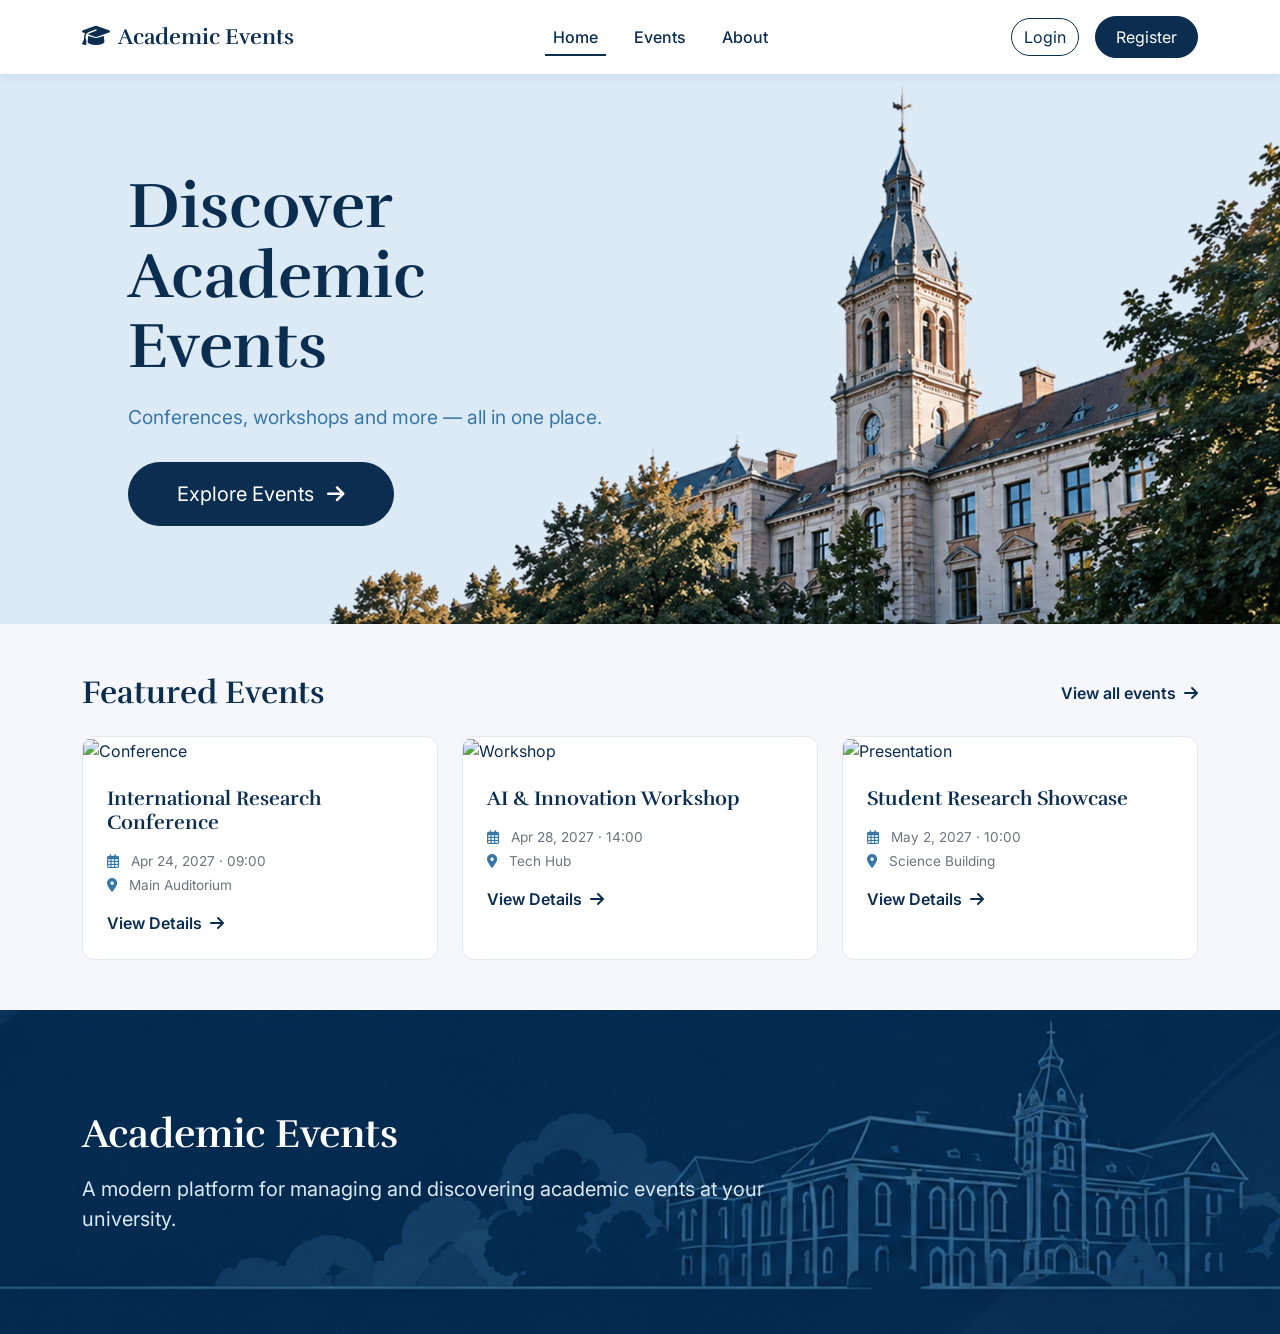
==== front/html/index.html @ 83a5ac64 "intial-frontend" ====
<!DOCTYPE html>
<html lang="ro">
<head>
    <meta charset="UTF-8">
    <meta name="viewport" content="width=device-width, initial-scale=1.0">
    <title>Academic Events - Home</title>
    <link href="https://cdn.jsdelivr.net/npm/bootstrap@5.3.0/dist/css/bootstrap.min.css" rel="stylesheet">
    <link rel="stylesheet" href="https://cdnjs.cloudflare.com/ajax/libs/font-awesome/6.4.0/css/all.min.css">
    <link href="https://fonts.googleapis.com/css2?family=Rufina:wght@400;700&family=Inter:wght@300;400;500;600&display=swap" rel="stylesheet">
    <link rel="stylesheet" href="../css/style.css">
</head>
<body>

    <!-- Navbar -->
    <nav class="navbar navbar-expand-lg sticky-top">
        <div class="container">
            <a class="navbar-brand" href="#">
                <i class="fas fa-graduation-cap me-2"></i>Academic Events
            </a>
            <button class="navbar-toggler" type="button" data-bs-toggle="collapse" data-bs-target="#navbarNav">
                <span class="navbar-toggler-icon"></span>
            </button>
            <div class="collapse navbar-collapse" id="navbarNav">
                <ul class="navbar-nav mx-auto">
                    <li class="nav-item">
                        <a class="nav-link active" href="index.html">Home</a>
                    </li>
                    <li class="nav-item">
                        <a class="nav-link" href="events.html">Events</a>
                    </li>
                    <li class="nav-item">
                        <a class="nav-link" href="about.html">About</a>
                    </li>
                </ul>
                <div class="d-flex align-items-center gap-3">
                    <a href="login.html" class="btn btn-outline-primary rounded-pill">Login</a>
                    <a href="login.html" class="btn btn-primary rounded-pill">Register</a>
                </div>
            </div>
        </div>
    </nav>

    <div class="hero-section row g-0">
        <div class="col-lg-6 d-flex align-items-center">
            <div class="hero-text">
                <h1>Discover Academic Events</h1>
                <p>Conferences, workshops and more — all in one place.</p>
                <div>
                    <a href="ev" class="btn btn-primary btn-lg rounded-pill px-5 py-3">Explore Events <i class="fas fa-arrow-right ms-2"></i></a>
                </div>
            </div>
        </div>
    </div>

    <!-- Featured Events -->
    <div class="container mb-5">
        <div class="d-flex justify-content-between align-items-center mb-4">
            <h2 class="serif-font mb-0">Featured Events</h2>
            <a href="events.html" class="text-decoration-none fw-semibold view-link">View all events <i class="fas fa-arrow-right ms-1"></i></a>
        </div>
        
        <div class="row g-4">
            <!-- Card 1 -->
            <div class="col-md-4">
                <div class="event-card position-relative">
                    <img src="https://images.unsplash.com/photo-1540575467063-178a50c2df87?ixlib=rb-1.2.1&auto=format&fit=crop&w=800&q=80" class="event-img" alt="Conference">
                    <div class="p-4">
                        <h4 class="serif-font fs-5 mb-3">International Research Conference</h4>
                        <p class="text-muted-small mb-1"><i class="far fa-calendar-alt icon-spacing"></i> Apr 24, 2027 · 09:00</p>
                        <p class="text-muted-small mb-3"><i class="fas fa-map-marker-alt icon-spacing"></i> Main Auditorium</p>
                        <a href="event-details.html" class="text-decoration-none fw-semibold view-link">View Details <i class="fas fa-arrow-right ms-1"></i></a>
                    </div>
                </div>
            </div>
            <!-- Card 2 -->
            <div class="col-md-4">
                <div class="event-card position-relative">
                    <img src="https://plus.unsplash.com/premium_photo-1683121710572-7723bd2e235d?q=80&w=1332&auto=format&fit=crop&ixlib=rb-4.1.0&ixid=NHwxMjA3fDA%3D" class="event-img" alt="Workshop">
                    <div class="p-4">
                        <h4 class="serif-font fs-5 mb-3">AI & Innovation Workshop</h4>
                        <p class="text-muted-small mb-1"><i class="far fa-calendar-alt icon-spacing"></i> Apr 28, 2027 · 14:00</p>
                        <p class="text-muted-small mb-3"><i class="fas fa-map-marker-alt icon-spacing"></i> Tech Hub</p>
                        <a href="#" class="text-decoration-none fw-semibold view-link">View Details <i class="fas fa-arrow-right ms-1"></i></a>
                    </div>
                </div>
            </div>
            <!-- Card 3 -->
            <div class="col-md-4">
                <div class="event-card position-relative">
                    <img src="https://images.unsplash.com/photo-1653004845566-bf4bf34a69f6?q=80&w=1169&auto=format&fit=crop&ixlib=rb-4.1.0&ixid=NHwxMjA3fDA%3D" class="event-img" alt="Presentation">
                    <div class="p-4">
                        <h4 class="serif-font fs-5 mb-3">Student Research Showcase</h4>
                        <p class="text-muted-small mb-1"><i class="far fa-calendar-alt icon-spacing"></i> May 2, 2027 · 10:00</p>
                        <p class="text-muted-small mb-3"><i class="fas fa-map-marker-alt icon-spacing"></i> Science Building</p>
                        <a href="#" class="text-decoration-none fw-semibold view-link">View Details <i class="fas fa-arrow-right ms-1"></i></a>
                    </div>
                </div>
            </div>
        </div>
    </div>

    <!-- Footer -->
    <div class="about-section">
        <div class="container">
            <div class="row align-items-center">
                <div class="col-md-8">
                    <h2 class="serif-font mb-3">Academic Events</h2>
                    <p class="mb-0 fs-5" style="color: var(--light-blue) !important;">A modern platform for managing and discovering academic events at your university.</p>
                </div>
            </div>
        </div>
    </div>

    <script src="https://cdn.jsdelivr.net/npm/bootstrap@5.3.0/dist/js/bootstrap.bundle.min.js"></script>
</body>
</html>
---- front/css/style.css ----
:root {
    --navy: #0B2D4F;
    --blue: #3976A8;
    --light-blue: #DCEAF6;
    --white: #FFFFFF;
    --light-gray: #F5F7FA;
    --primary-color: var(--navy);
    --accent-color: var(--blue);
    --bg-light: var(--light-gray);
    --text-dark: var(--navy);
    --text-muted: #6c757d;
    --border-radius: 12px;
}

body {
    font-family: 'Inter', sans-serif;
    color: var(--text-dark);
    background-color: var(--light-gray);
    overflow-x: hidden;
}

h1, h2, h3, h4, h5, h6, .serif-font {
    font-family: 'Rufina', serif;
    font-weight: 700;
    color: var(--navy);
}

/* Navbar */
.navbar {
    background-color: var(--white);
    padding: 15px 0;
    box-shadow: 0 2px 10px rgba(11, 45, 79, 0.08);
}
.navbar-brand {
    font-weight: 700;
    color: var(--navy) !important;
    font-size: 1.4rem;
    font-family: 'Rufina', serif;
}
.nav-link {
    color: var(--navy) !important;
    font-weight: 500;
    margin: 0 10px;
    padding-bottom: 5px; /* Spațiu pentru linie */
    border-bottom: 2px solid transparent; /* Linie invizibilă by default */
    transition: color 0.3s ease, border-color 0.3s ease;
}

/* Hover pe orice link din navbar */
.nav-link:hover {
    color: var(--blue) !important;
    border-bottom: 2px solid var(--blue); /* Linia apare și devine albastră */
}

/* Link-ul activ (Home) */
.nav-link.active {
    color: var(--navy) !important;
    border-bottom: 2px solid var(--navy); /* Linia rămâne navy când e activ */
}

/* Hover pe link-ul activ - schimbă culoarea și linia în albastru */
.nav-link.active:hover {
    color: var(--blue) !important;
    border-bottom: 2px solid var(--blue);
}

/* Butoane */
.btn-outline-primary {
    border-color: var(--navy);
    color: var(--navy);
    transition: all 0.3s ease;
}
.btn-outline-primary:hover {
    background-color: var(--blue);
    color: var(--white);
}
.btn-primary {
    background-color: var(--navy);
    border-color: var(--navy);
    color: var(--white);
    border-radius: 20px;
    padding: 8px 20px;
    transition: all 0.3s ease;
}
.btn-primary:hover {
    background-color: var(--blue);
    border-color: var(--blue);
    color: var(--white);
}

/* Hero Section - Full Width */
.hero-section {
    background-color: var(--light-blue);
    position: relative;
    width: 100%;
    margin-bottom: 50px;
    /* Imaginea de fundal pentru banner - se întinde pe toată secțiunea */
    background-image: url('../images/bannerPNG.png'); 
    background-size: cover;
    background-position: center;
    background-repeat: no-repeat;
    min-height: 550px; /* Asigură o înălțime minimă pentru a se vedea imaginea */
}

/* Textul din Hero - împins spre dreapta */
.hero-text {
    padding: 80px 5% 80px 15%;
    width: 100%;
}

@media (min-width: 992px) {
    .hero-text {
        padding-left: 20%;
    }
}

.hero-text h1 {
    font-size: 4rem;
    color: var(--navy);
    line-height: 1.1;
    margin-bottom: 20px;
}
.hero-text p {
    font-size: 1.2rem;
    color: var(--blue);
    margin-bottom: 30px;
    max-width: 500px;
}


/* Cards - Evenimente */
.event-card {
    border: 1px solid #e1e8f0;
    border-radius: var(--border-radius);
    overflow: hidden;
    transition: transform 0.3s ease, box-shadow 0.3s ease;
    height: 100%;
    background-color: var(--white);
}
.event-card:hover {
    transform: translateY(-5px);
    box-shadow: 0 10px 20px rgba(11, 45, 79, 0.1);
}
.event-img {
    height: 180px;
    object-fit: cover;
    width: 100%;
}
.badge-custom {
    position: absolute;
    top: 15px;
    left: 15px;
    background-color: var(--light-blue);
    color: var(--navy);
    padding: 5px 12px;
    border-radius: 20px;
    font-size: 0.8rem;
    font-weight: 600;
}

/* Secțiunea About / Footer - Full Width cu imagine de fundal */
.about-section {
    /* Aici punem imaginea footer.png ca fundal literal */
    background-image: url('../images/footer.png');
    background-size: cover;
    background-position: center;
    background-repeat: no-repeat;
    background-color: var(--navy); /* Fallback dacă imaginea nu se încarcă */
    
    color: var(--white);
    padding: 100px 0; /* Padding mai mare pentru a se vedea imaginea */
    width: 100%;
    margin-top: 50px;
    position: relative;
}




.about-section h2 {
    font-size: 2.5rem;
    color: var(--white);
}
.about-section p {
    color: var(--light-blue) !important;
}

/* Utilities */
.text-muted-small {
    font-size: 0.85rem;
    color: var(--text-muted);
}
.icon-spacing {
    margin-right: 8px;
    color: var(--blue);
}

/* Hover pentru link-urile "View Details" și "View all events" */
a.view-link {
    color: var(--navy);
    text-decoration: none;
    transition: color 0.3s ease;
}

a.view-link:hover {
    color: var(--blue) !important;
}

/* Alternativ, dacă nu vrei să adaugi clasa în HTML, poți folosi selectorul pe atributul href */
a[href="#"].view-link {
    color: var(--navy);
}



/* =========================================
   PAGINA DE LOGIN / REGISTER
   ========================================= */

.auth-body {
    background-color: var(--light-gray);
    height: 100vh;
    display: flex; 
    align-items: center;
    justify-content: center;
    margin: 0;
    overflow: hidden; /* Previne scroll-ul pe pagina de login */
}

.login-container {
    width: 100%;
    max-width: 1000px;
    height: 650px;
    background: var(--white);
    border-radius: var(--border-radius);
    overflow: hidden;
    box-shadow: 0 15px 35px rgba(11, 45, 79, 0.1);
    display: flex;
}

/* Partea Stângă (Imagine) */
.login-left {
    /* Poți schimba cu o imagine proprie, ex: url('login-bg.png') */
    background-image: linear-gradient(rgba(59, 101, 143, 0.1), rgba(59, 101, 143, 0.5)), url(../images/login.jpg);
    background-size: cover;
    background-position: left;
    color: var(--white);
    display: flex;
    flex-direction: column;
    align-items: center;
    justify-content: center;
    padding: 40px;
    text-align: center;
    position: relative;
    width: 45%;
}

.login-left h2 {
    color: var(--white);
    font-size: 2rem;
    margin-bottom: 15px;
}

.login-left p {
    color: var(--light-blue);
    font-size: 1.1rem;
    margin-bottom: 40px;
}

.login-left .divider {
    width: 50px;
    height: 2px;
    background-color: var(--light-blue);
    margin: 20px auto;
}


.login-right {
    padding: 50px;
    width: 55%;
    display: flex;
    flex-direction: column;
    justify-content: center;
    min-height: 600px; 
}

#login-form,
#register-form {
    min-height: 420px; 
    display: flex;
    flex-direction: column;
    justify-content: flex-start;
}

.auth-tabs {
    display: flex;
    gap: 20px;
    margin-bottom: 30px;
    border-bottom: 1px solid #e1e8f0;
    padding-bottom: 10px;
}

.auth-tab {
    font-weight: 600;
    color: var(--text-muted);
    cursor: pointer;
    padding-bottom: 10px;
    margin-bottom: -11px;
    border-bottom: 2px solid transparent;
    transition: all 0.3s;
}

.auth-tab.active {
    color: var(--navy);
    border-bottom: 2px solid var(--navy);
}

.form-control {
    border: 1px solid #e1e8f0;
    border-radius: 8px;
    padding: 12px 15px;
    margin-bottom: 0;
    background-color: var(--white);
}

.form-control:focus {
    box-shadow: none;
    border-color: var(--blue);
    background-color: var(--white);
}

.input-group-text {
    background-color: transparent;
    border-right: none;
    border-color: #e1e8f0;
}

.form-control.with-icon {
    border-left: none;
    padding-left: 0;
}

.input-group .form-control:focus {
    box-shadow: none;
}

.input-group:focus-within {
    border: 1px solid var(--blue);
    border-radius: 8px;
}

.input-group:focus-within .input-group-text,
.input-group:focus-within .form-control {
    border-color: transparent;
}

/* Butonul de Submit */
.btn-submit {
    background-color: var(--navy);
    color: var(--white);
    border: none;
    border-radius: 8px;
    padding: 12px;
    font-weight: 600;
    width: 100%;
    transition: background-color 0.3s;
}

.btn-submit:hover {
    background-color: var(--blue);
    color: var(--white);
}

/* Link-uri în formulare */
.auth-link {
    color: var(--navy);
    text-decoration: none;
    transition: color 0.3s ease;
}

.auth-link:hover {
    color: var(--blue);
}

/* Ascundem formularul de register inițial */
#register-form {
    display: none;
}

/* Responsive */
@media (max-width: 768px) {
    .login-container {
        flex-direction: column;
        height: auto;
        margin: 20px;
        max-width: 90%;
    }
    .login-left {
        width: 100%;
        padding: 40px 20px;
    }
    .login-right {
        width: 100%;
        padding: 30px;
    }
    .auth-body {
        overflow: auto; /* Permite scroll pe mobil */
    }
}

/* =========================================
   PAGINA DE EVENTS
   ========================================= */

/* Bara de căutare */
.search-bar {
    position: relative;
}
.search-icon {
    position: absolute;
    left: 18px;
    top: 50%;
    transform: translateY(-50%);
    color: var(--text-muted);
    z-index: 5;
}
.search-input {
    padding: 14px 20px 14px 45px;
    border-radius: 30px;
    border: 1px solid #e1e8f0;
    background-color: var(--white);
    font-size: 0.95rem;
    box-shadow: 0 2px 8px rgba(11, 45, 79, 0.05);
}
.search-input:focus {
    border-color: var(--blue);
    box-shadow: 0 0 0 3px rgba(57, 118, 168, 0.15);
}

/* Butoane de filtrare */
.filter-btn {
    border-radius: 20px;
    padding: 8px 20px;
    background-color: var(--white);
    color: var(--navy);
    border: 1px solid #e1e8f0;
    font-weight: 500;
    font-size: 0.9rem;
    transition: all 0.3s ease;
}
.filter-btn:hover {
    background-color: var(--light-blue);
    border-color: var(--light-blue);
    color: var(--navy);
}
.filter-btn.active {
    background-color: var(--navy);
    color: var(--white);
    border-color: var(--navy);
}
.filter-btn.active:hover {
    background-color: var(--blue);
    border-color: var(--blue);
}

/* Selector sortare */
.sort-select {
    border-radius: 20px;
    border: 1px solid #e1e8f0;
    padding: 8px 35px 8px 15px;
    background-color: var(--white);
    color: var(--navy);
    font-weight: 500;
    font-size: 0.9rem;
    width: auto;
    cursor: pointer;
}
.sort-select:focus {
    border-color: var(--blue);
    box-shadow: 0 0 0 3px rgba(57, 118, 168, 0.15);
}

/* Badge-uri pentru carduri (deja existent, dar îl redefinim pentru consistență) */
.badge-custom {
    position: absolute;
    top: 15px;
    left: 15px;
    background-color: var(--light-blue);
    color: var(--navy);
    padding: 5px 12px;
    border-radius: 20px;
    font-size: 0.8rem;
    font-weight: 600;
    z-index: 10;
}


/* =========================================
   PAGINA ABOUT (Actualizat cu fundal)
   ========================================= */

/* Secțiunea mare cu imaginea de fundal */
.about-hero-section {
    /* AICI PUI NUMELE IMAGINII TALE */
    background-image: url('../images/about-bg.webp'); 
    background-size: cover;
    background-position: center;
    background-repeat: no-repeat;
    position: relative;
    min-height: 80vh; /* Ocupă o mare parte din înălțimea ecranului */
    padding: 80px 0;
    background-color: var(--light-blue); /* Fallback dacă nu încarcă imaginea */
}

/* Stilizează textul din dreapta pentru a fi lizibil direct pe imagine */
.about-content-box {
    padding: 20px 0 20px 40px; /* Păstrăm un pic de padding în stânga pentru a nu fi lipit de centru */
}

.about-content-box h1 {
    color: var(--navy);
    text-shadow: 0 2px 10px rgba(255, 255, 255, 0.4); /* Umbră albă subtilă pentru contrast pe cer */
}

.about-content-box h2 {
    color: var(--blue); /* Albastrul din paletă pentru subtitlu */
}

.about-content-box p {
    color: var(--navy);
    font-size: 1.1rem;
    line-height: 1.7;
    font-weight: 500; /* Textul puțin mai gros pentru a se citi mai bine peste imagine */
    text-shadow: 0 1px 5px rgba(255, 255, 255, 0.5); /* Umbră albă fină */
}

/* Restul stilurilor pentru Values, Stats, CTA rămân aceleași */
.values-section {
    background-color: var(--light-gray);
}
.value-card {
    background-color: var(--white);
    border-radius: var(--border-radius);
    border: 1px solid #e1e8f0;
    transition: transform 0.3s ease, box-shadow 0.3s ease;
    height: 100%;
}
.value-card:hover {
    transform: translateY(-5px);
    box-shadow: 0 10px 20px rgba(11, 45, 79, 0.1);
}
.value-icon {
    width: 60px;
    height: 60px;
    margin: 0 auto;
    border-radius: 50%;
    background-color: var(--light-blue);
    display: flex;
    align-items: center;
    justify-content: center;
}
.value-icon i {
    font-size: 1.5rem;
    color: var(--navy);
}

.stats-section {
    background-color: var(--navy);
    color: var(--white);
}
.stats-section h2 {
    color: var(--white);
}
.stats-section p {
    color: var(--light-blue);
}

.cta-section {
    background-color: var(--white);
}
.cta-section h2 {
    color: var(--navy);
}
.cta-section p {
    color: var(--text-muted);
}


/* =========================================
   PAGINA DE DASHBOARD (Full Screen)
   ========================================= */

.dashboard-body {
    background-color: var(--white); /* Fundalul general devine alb */
    min-height: 100vh;
    margin: 0;
    padding: 0;
    font-family: 'Inter', sans-serif;
    overflow-x: hidden;
}

/* Containerul principal ocupă tot ecranul */
.dashboard-container {
    display: flex;
    width: 100vw;
    min-height: 100vh;
}

/* --- SIDEBAR --- */
.dash-sidebar {
    width: 260px; /* Puțin mai lat pentru ecran mare */
    background-color: var(--navy);
    color: var(--white);
    display: flex;
    flex-direction: column;
    padding: 30px 20px;
    flex-shrink: 0; /* Să nu se micșoreze */
}

.dash-brand {
    text-align: center;
    font-family: 'Rufina', serif;
    font-size: 1.3rem;
    font-weight: 700;
    margin-bottom: 50px;
    line-height: 1.2;
}

.dash-nav {
    display: flex;
    flex-direction: column;
    gap: 10px;
    flex-grow: 1;
}

.dash-nav-link {
    display: flex;
    align-items: center;
    color: rgba(255, 255, 255, 0.7);
    text-decoration: none;
    padding: 12px 15px;
    border-radius: 8px;
    font-size: 1rem;
    font-weight: 500;
    transition: all 0.3s ease;
}

.dash-nav-link i {
    width: 30px;
    font-size: 1.1rem;
}

.dash-nav-link:hover, .dash-nav-link.active {
    background-color: rgba(255, 255, 255, 0.1);
    color: var(--white);
}

.dash-logout {
    margin-top: auto;
}

/* --- MAIN CONTENT --- */
.dash-main {
    flex-grow: 1;
    padding: 50px 60px; /* Padding generos pe ecran mare */
    position: relative;
    background-color: var(--white);
}

/* Zona de sus cu textul de bun venit */
.dash-top-section {
    position: relative;
    margin-bottom: 50px;
    z-index: 2;
}

.dash-welcome-text h1 {
    font-size: 2.5rem;
    color: var(--navy);
    margin-bottom: 5px;
}

.dash-welcome-text p {
    color: var(--text-muted);
    font-size: 1.05rem;
}


/* --- STATISTICI --- */
.dash-stats-row {
    position: relative;
    z-index: 2;
}

.dash-stat-card {
    background: var(--white);
    border: 1px solid #EAECEF;
    border-radius: 12px;
    padding: 25px;
    box-shadow: 0 4px 15px rgba(0,0,0,0.03);
    display: flex;
    flex-direction: column;
    height: 100%;
    transition: transform 0.3s ease;
}

.dash-stat-card:hover {
    transform: translateY(-3px);
}

.dash-stat-icon {
    font-size: 2rem;
    margin-bottom: 15px;
}

.text-blue { color: var(--blue); }
.text-orange { color: #F5A623; }
.text-green { color: #27AE60; }

.dash-stat-card h3 {
    font-size: 2.2rem;
    color: var(--navy);
    margin-bottom: 0;
}

.dash-stat-card p {
    color: var(--text-muted);
    font-size: 0.95rem;
    margin-bottom: 0;
}

/* --- CARD EVENIMENT --- */
.dash-event-card {
    display: flex;
    align-items: center;
    border: 1px solid #EAECEF;
    border-radius: 12px;
    padding: 20px;
    background: var(--white);
    transition: box-shadow 0.3s ease;
}

.dash-event-card:hover {
    box-shadow: 0 8px 25px rgba(0,0,0,0.06);
}

.dash-event-img {
    width: 140px;
    height: 90px;
    object-fit: cover;
    border-radius: 8px;
    margin-right: 25px;
}

.dash-event-details {
    flex-grow: 1;
}

.dash-event-details h5 {
    color: var(--navy);
    font-size: 1.2rem;
}

.dash-event-details p {
    color: var(--text-muted);
    font-size: 0.9rem;
}

.dash-event-action .btn-primary {
    background-color: var(--navy);
    border-color: var(--navy);
    font-size: 0.9rem;
    padding: 10px 25px;
}
.dash-event-action .btn-primary:hover {
    background-color: var(--blue);
    border-color: var(--blue);
}

/* --- RESPONSIVE --- */
@media (max-width: 991px) {
    .dashboard-container {
        flex-direction: column;
    }
    .dash-sidebar {
        width: 100%;
        padding: 20px;
        min-height: auto;
    }
    .dash-brand {
        margin-bottom: 20px;
    }
    .dash-nav {
        flex-direction: row;
        justify-content: center;
        flex-wrap: wrap;
        gap: 5px;
    }
    .dash-nav-link {
        padding: 10px 15px;
    }
    .dash-main {
        padding: 30px 20px;
    }
    .dash-corner-image {
        width: 250px;
        height: 150px;
        right: -20px;
        top: -30px;
    }
    .dash-welcome-text h1 {
        font-size: 2rem;
    }
    .dash-event-card {
        flex-direction: column;
        text-align: center;
        padding: 20px;
    }
    .dash-event-img {
        margin: 0 0 20px 0;
        width: 100%;
        height: 180px;
    }
    .dash-event-action {
        margin-top: 20px;
        width: 100%;
    }
    .dash-event-action .btn {
        width: 100%;
    }
}

/* Link-ul pentru logo din sidebar */
.dash-brand .brand-link {
    display: inline-block;
    color: var(--white);
    text-decoration: none;
    transition: opacity 0.3s ease;
}

.dash-brand .brand-link:hover {
    color: var(--white); /* Rămâne alb la hover */
    opacity: 0.8; /* Efect subtil la hover */
}


/* =========================================
   PAGINA EVENT DETAILS (Design actualizat)
   ========================================= */

.event-details-body {
    background-color: var(--light-gray); /* Fundalul gri foarte deschis */
}

/* Badge-ul de categorie (Conference) */
.badge-category {
    background-color: var(--light-blue);
    color: var(--navy);
    font-weight: 600;
    font-size: 0.9rem;
    padding: 6px 16px;
    border-radius: 20px;
}

/* Iconițele din dreptul detaliilor (calendar, locatie, user) */
.meta-icon {
    color: var(--navy);
    width: 20px;
    margin-right: 8px;
}

/* Badge-ul pentru locuri disponibile */
.badge-spots {
    background-color: transparent;
    border: 1px solid var(--blue);
    color: var(--navy);
    font-weight: 600;
    font-size: 0.95rem;
    padding: 8px 20px;
    border-radius: 30px;
    display: inline-block;
}

/* Cardul lateral "Event Details" */
.event-details-card {
    background-color: var(--white);
    border: 1px solid #e1e8f0;
    box-shadow: 0 4px 15px rgba(11, 45, 79, 0.03);
}

/* Agenda - ultimul rând nu mai are border-bottom */
.agenda-item:last-child {
    border-bottom: none !important;
    padding-bottom: 0 !important;
    margin-bottom: 0 !important;
}

/* =========================================
   PAGINA 404 (Error)
   ========================================= */

.error-body {
    background-color: var(--light-gray);
    height: 100vh;
    display: flex;
    flex-direction: column;
    overflow: hidden; /* Previne scroll-ul pe pagina de eroare */
}

/* Containerul principal - ocupă tot spațiul rămas sub navbar */
.error-container {
    flex-grow: 1;
    position: relative;
    overflow: hidden;
}

/* Numărul 404 uriaș */
.error-code {
    font-size: 10rem;
    line-height: 1;
    color: var(--navy);
    margin-bottom: 0;
    letter-spacing: -5px;
    font-weight: 700;
}

/* Forme geometrice decorative (asemănătoare cu cercurile din designul tău) */
.error-shape {
    position: absolute;
    border-radius: 50%;
    z-index: 1;
}

.error-shape-1 {
    width: 400px;
    height: 400px;
    background-color: var(--light-blue);
    top: -100px;
    right: -100px;
    opacity: 0.5;
}

.error-shape-2 {
    width: 300px;
    height: 300px;
    border: 2px solid var(--blue);
    bottom: -50px;
    left: -50px;
    opacity: 0.2;
}

/* Responsive */
@media (max-width: 768px) {
    .error-code {
        font-size: 7rem;
    }
    .error-shape-1 {
        width: 250px;
        height: 250px;
    }
    .error-shape-2 {
        width: 200px;
        height: 200px;
    }
}
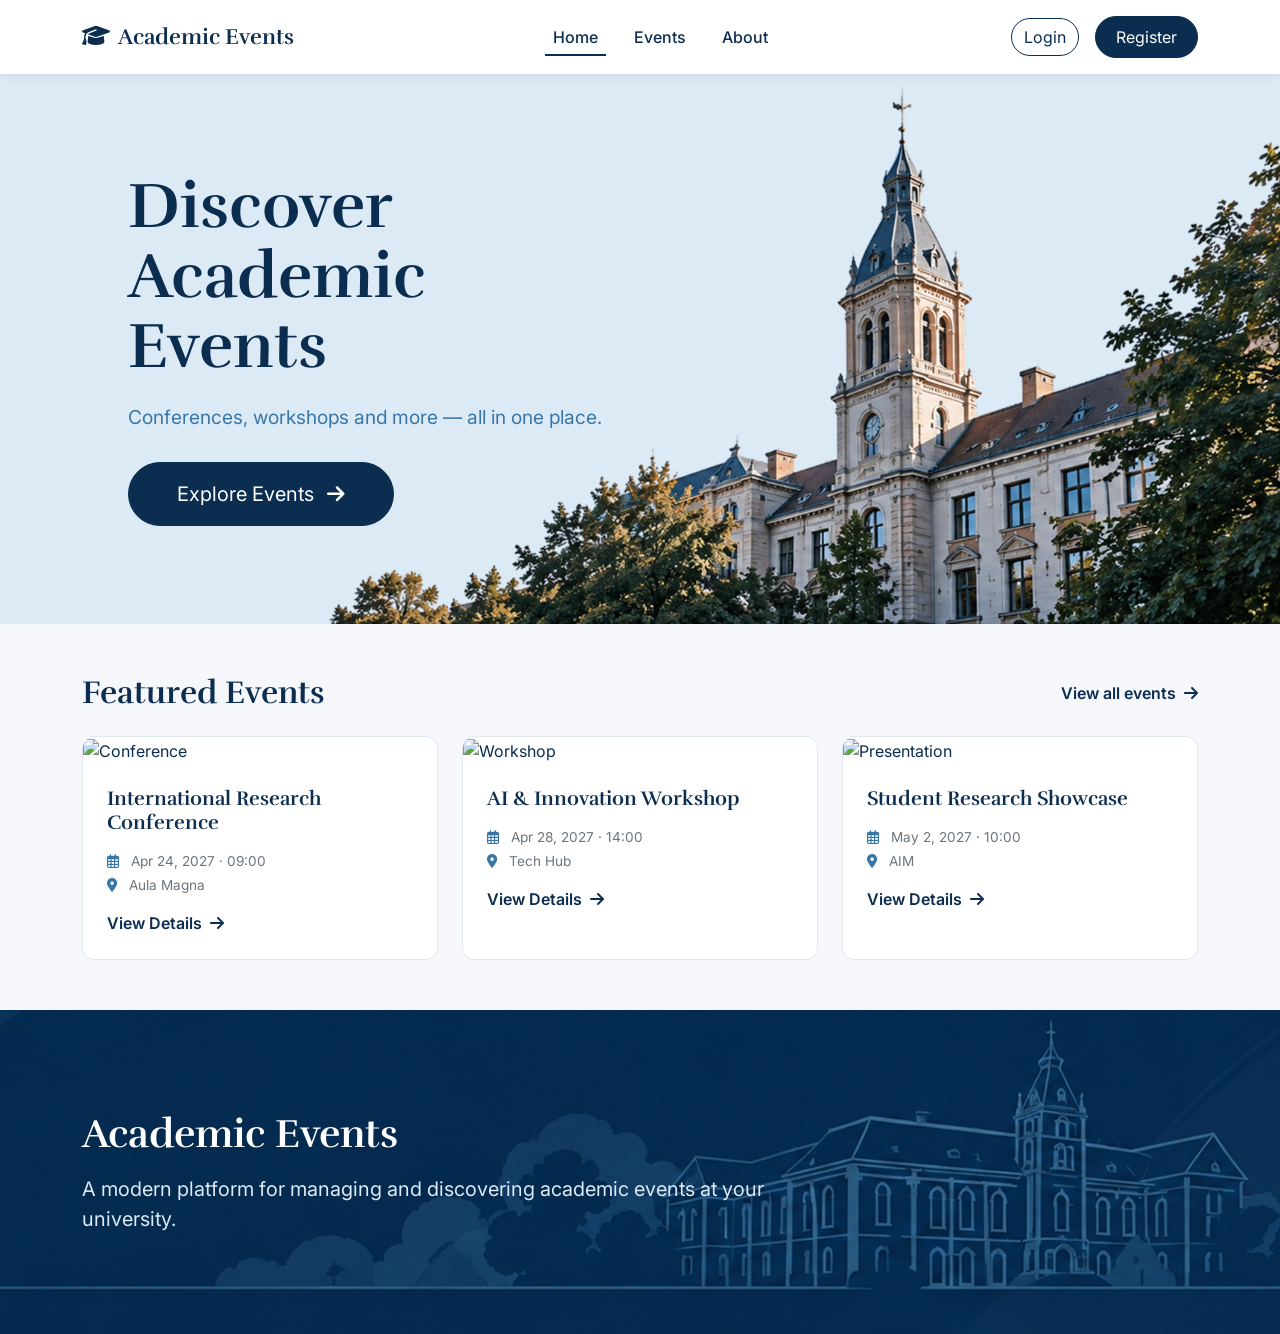
==== commit 601c855b: "Add files via upload" ====
--- a/front/html/index.html
+++ b/front/html/index.html
@@ -8,10 +8,9 @@
     <link rel="stylesheet" href="https://cdnjs.cloudflare.com/ajax/libs/font-awesome/6.4.0/css/all.min.css">
     <link href="https://fonts.googleapis.com/css2?family=Rufina:wght@400;700&family=Inter:wght@300;400;500;600&display=swap" rel="stylesheet">
     <link rel="stylesheet" href="../css/style.css">
+    <link rel="icon" type="image/png" href="../images/favicon.png">
 </head>
 <body>
-
-    <!-- Navbar -->
     <nav class="navbar navbar-expand-lg sticky-top">
         <div class="container">
             <a class="navbar-brand" href="#">
@@ -52,7 +51,6 @@
         </div>
     </div>
 
-    <!-- Featured Events -->
     <div class="container mb-5">
         <div class="d-flex justify-content-between align-items-center mb-4">
             <h2 class="serif-font mb-0">Featured Events</h2>
@@ -60,19 +58,17 @@
         </div>
         
         <div class="row g-4">
-            <!-- Card 1 -->
             <div class="col-md-4">
                 <div class="event-card position-relative">
                     <img src="https://images.unsplash.com/photo-1540575467063-178a50c2df87?ixlib=rb-1.2.1&auto=format&fit=crop&w=800&q=80" class="event-img" alt="Conference">
                     <div class="p-4">
                         <h4 class="serif-font fs-5 mb-3">International Research Conference</h4>
                         <p class="text-muted-small mb-1"><i class="far fa-calendar-alt icon-spacing"></i> Apr 24, 2027 · 09:00</p>
-                        <p class="text-muted-small mb-3"><i class="fas fa-map-marker-alt icon-spacing"></i> Main Auditorium</p>
+                        <p class="text-muted-small mb-3"><i class="fas fa-map-marker-alt icon-spacing"></i> Aula Magna</p>
                         <a href="event-details.html" class="text-decoration-none fw-semibold view-link">View Details <i class="fas fa-arrow-right ms-1"></i></a>
                     </div>
                 </div>
             </div>
-            <!-- Card 2 -->
             <div class="col-md-4">
                 <div class="event-card position-relative">
                     <img src="https://plus.unsplash.com/premium_photo-1683121710572-7723bd2e235d?q=80&w=1332&auto=format&fit=crop&ixlib=rb-4.1.0&ixid=NHwxMjA3fDA%3D" class="event-img" alt="Workshop">
@@ -84,14 +80,13 @@
                     </div>
                 </div>
             </div>
-            <!-- Card 3 -->
             <div class="col-md-4">
                 <div class="event-card position-relative">
                     <img src="https://images.unsplash.com/photo-1653004845566-bf4bf34a69f6?q=80&w=1169&auto=format&fit=crop&ixlib=rb-4.1.0&ixid=NHwxMjA3fDA%3D" class="event-img" alt="Presentation">
                     <div class="p-4">
                         <h4 class="serif-font fs-5 mb-3">Student Research Showcase</h4>
                         <p class="text-muted-small mb-1"><i class="far fa-calendar-alt icon-spacing"></i> May 2, 2027 · 10:00</p>
-                        <p class="text-muted-small mb-3"><i class="fas fa-map-marker-alt icon-spacing"></i> Science Building</p>
+                        <p class="text-muted-small mb-3"><i class="fas fa-map-marker-alt icon-spacing"></i> AIM</p>
                         <a href="#" class="text-decoration-none fw-semibold view-link">View Details <i class="fas fa-arrow-right ms-1"></i></a>
                     </div>
                 </div>
@@ -99,7 +94,6 @@
         </div>
     </div>
 
-    <!-- Footer -->
     <div class="about-section">
         <div class="container">
             <div class="row align-items-center">
--- a/front/css/style.css
+++ b/front/css/style.css
@@ -25,7 +25,6 @@
     color: var(--navy);
 }
 
-/* Navbar */
 .navbar {
     background-color: var(--white);
     padding: 15px 0;
@@ -41,30 +40,23 @@
     color: var(--navy) !important;
     font-weight: 500;
     margin: 0 10px;
-    padding-bottom: 5px; /* Spațiu pentru linie */
-    border-bottom: 2px solid transparent; /* Linie invizibilă by default */
+    padding-bottom: 5px;
+    border-bottom: 2px solid transparent;
     transition: color 0.3s ease, border-color 0.3s ease;
 }
-
-/* Hover pe orice link din navbar */
 .nav-link:hover {
     color: var(--blue) !important;
-    border-bottom: 2px solid var(--blue); /* Linia apare și devine albastră */
-}
-
-/* Link-ul activ (Home) */
+    border-bottom: 2px solid var(--blue);
+}
 .nav-link.active {
     color: var(--navy) !important;
-    border-bottom: 2px solid var(--navy); /* Linia rămâne navy când e activ */
-}
-
-/* Hover pe link-ul activ - schimbă culoarea și linia în albastru */
+    border-bottom: 2px solid var(--navy);
+}
 .nav-link.active:hover {
     color: var(--blue) !important;
     border-bottom: 2px solid var(--blue);
 }
 
-/* Butoane */
 .btn-outline-primary {
     border-color: var(--navy);
     color: var(--navy);
@@ -88,21 +80,18 @@
     color: var(--white);
 }
 
-/* Hero Section - Full Width */
 .hero-section {
     background-color: var(--light-blue);
     position: relative;
     width: 100%;
     margin-bottom: 50px;
-    /* Imaginea de fundal pentru banner - se întinde pe toată secțiunea */
     background-image: url('../images/bannerPNG.png'); 
     background-size: cover;
     background-position: center;
     background-repeat: no-repeat;
-    min-height: 550px; /* Asigură o înălțime minimă pentru a se vedea imaginea */
-}
-
-/* Textul din Hero - împins spre dreapta */
+    min-height: 550px; 
+}
+
 .hero-text {
     padding: 80px 5% 80px 15%;
     width: 100%;
@@ -127,8 +116,6 @@
     max-width: 500px;
 }
 
-
-/* Cards - Evenimente */
 .event-card {
     border: 1px solid #e1e8f0;
     border-radius: var(--border-radius);
@@ -158,25 +145,19 @@
     font-weight: 600;
 }
 
-/* Secțiunea About / Footer - Full Width cu imagine de fundal */
 .about-section {
-    /* Aici punem imaginea footer.png ca fundal literal */
     background-image: url('../images/footer.png');
     background-size: cover;
     background-position: center;
     background-repeat: no-repeat;
-    background-color: var(--navy); /* Fallback dacă imaginea nu se încarcă */
-    
-    color: var(--white);
-    padding: 100px 0; /* Padding mai mare pentru a se vedea imaginea */
+    background-color: var(--navy);
+    color: var(--white);
+    padding: 100px 0;
     width: 100%;
     margin-top: 50px;
     position: relative;
 }
 
-
-
-
 .about-section h2 {
     font-size: 2.5rem;
     color: var(--white);
@@ -185,7 +166,6 @@
     color: var(--light-blue) !important;
 }
 
-/* Utilities */
 .text-muted-small {
     font-size: 0.85rem;
     color: var(--text-muted);
@@ -195,27 +175,17 @@
     color: var(--blue);
 }
 
-/* Hover pentru link-urile "View Details" și "View all events" */
 a.view-link {
     color: var(--navy);
     text-decoration: none;
     transition: color 0.3s ease;
 }
-
 a.view-link:hover {
     color: var(--blue) !important;
 }
-
-/* Alternativ, dacă nu vrei să adaugi clasa în HTML, poți folosi selectorul pe atributul href */
 a[href="#"].view-link {
     color: var(--navy);
 }
-
-
-
-/* =========================================
-   PAGINA DE LOGIN / REGISTER
-   ========================================= */
 
 .auth-body {
     background-color: var(--light-gray);
@@ -224,7 +194,7 @@
     align-items: center;
     justify-content: center;
     margin: 0;
-    overflow: hidden; /* Previne scroll-ul pe pagina de login */
+    overflow: hidden; 
 }
 
 .login-container {
@@ -238,9 +208,7 @@
     display: flex;
 }
 
-/* Partea Stângă (Imagine) */
 .login-left {
-    /* Poți schimba cu o imagine proprie, ex: url('login-bg.png') */
     background-image: linear-gradient(rgba(59, 101, 143, 0.1), rgba(59, 101, 143, 0.5)), url(../images/login.jpg);
     background-size: cover;
     background-position: left;
@@ -273,7 +241,6 @@
     background-color: var(--light-blue);
     margin: 20px auto;
 }
-
 
 .login-right {
     padding: 50px;
@@ -354,7 +321,6 @@
     border-color: transparent;
 }
 
-/* Butonul de Submit */
 .btn-submit {
     background-color: var(--navy);
     color: var(--white);
@@ -371,7 +337,6 @@
     color: var(--white);
 }
 
-/* Link-uri în formulare */
 .auth-link {
     color: var(--navy);
     text-decoration: none;
@@ -382,12 +347,10 @@
     color: var(--blue);
 }
 
-/* Ascundem formularul de register inițial */
 #register-form {
     display: none;
 }
 
-/* Responsive */
 @media (max-width: 768px) {
     .login-container {
         flex-direction: column;
@@ -404,15 +367,10 @@
         padding: 30px;
     }
     .auth-body {
-        overflow: auto; /* Permite scroll pe mobil */
-    }
-}
-
-/* =========================================
-   PAGINA DE EVENTS
-   ========================================= */
-
-/* Bara de căutare */
+        overflow: auto;
+    }
+}
+
 .search-bar {
     position: relative;
 }
@@ -437,7 +395,6 @@
     box-shadow: 0 0 0 3px rgba(57, 118, 168, 0.15);
 }
 
-/* Butoane de filtrare */
 .filter-btn {
     border-radius: 20px;
     padding: 8px 20px;
@@ -463,7 +420,6 @@
     border-color: var(--blue);
 }
 
-/* Selector sortare */
 .sort-select {
     border-radius: 20px;
     border: 1px solid #e1e8f0;
@@ -480,7 +436,6 @@
     box-shadow: 0 0 0 3px rgba(57, 118, 168, 0.15);
 }
 
-/* Badge-uri pentru carduri (deja existent, dar îl redefinim pentru consistență) */
 .badge-custom {
     position: absolute;
     top: 15px;
@@ -494,47 +449,38 @@
     z-index: 10;
 }
 
-
-/* =========================================
-   PAGINA ABOUT (Actualizat cu fundal)
-   ========================================= */
-
-/* Secțiunea mare cu imaginea de fundal */
 .about-hero-section {
-    /* AICI PUI NUMELE IMAGINII TALE */
     background-image: url('../images/about-bg.webp'); 
     background-size: cover;
     background-position: center;
     background-repeat: no-repeat;
     position: relative;
-    min-height: 80vh; /* Ocupă o mare parte din înălțimea ecranului */
+    min-height: 80vh; 
     padding: 80px 0;
-    background-color: var(--light-blue); /* Fallback dacă nu încarcă imaginea */
-}
-
-/* Stilizează textul din dreapta pentru a fi lizibil direct pe imagine */
+    background-color: var(--light-blue); 
+}
+
 .about-content-box {
-    padding: 20px 0 20px 40px; /* Păstrăm un pic de padding în stânga pentru a nu fi lipit de centru */
+    padding: 20px 0 20px 40px; 
 }
 
 .about-content-box h1 {
     color: var(--navy);
-    text-shadow: 0 2px 10px rgba(255, 255, 255, 0.4); /* Umbră albă subtilă pentru contrast pe cer */
+    text-shadow: 0 2px 10px rgba(255, 255, 255, 0.4); 
 }
 
 .about-content-box h2 {
-    color: var(--blue); /* Albastrul din paletă pentru subtitlu */
+    color: var(--blue); 
 }
 
 .about-content-box p {
     color: var(--navy);
     font-size: 1.1rem;
     line-height: 1.7;
-    font-weight: 500; /* Textul puțin mai gros pentru a se citi mai bine peste imagine */
-    text-shadow: 0 1px 5px rgba(255, 255, 255, 0.5); /* Umbră albă fină */
-}
-
-/* Restul stilurilor pentru Values, Stats, CTA rămân aceleași */
+    font-weight: 500; 
+    text-shadow: 0 1px 5px rgba(255, 255, 255, 0.5); 
+}
+
 .values-section {
     background-color: var(--light-gray);
 }
@@ -585,13 +531,8 @@
     color: var(--text-muted);
 }
 
-
-/* =========================================
-   PAGINA DE DASHBOARD (Full Screen)
-   ========================================= */
-
 .dashboard-body {
-    background-color: var(--white); /* Fundalul general devine alb */
+    background-color: var(--white); 
     min-height: 100vh;
     margin: 0;
     padding: 0;
@@ -599,22 +540,20 @@
     overflow-x: hidden;
 }
 
-/* Containerul principal ocupă tot ecranul */
 .dashboard-container {
     display: flex;
     width: 100vw;
     min-height: 100vh;
 }
 
-/* --- SIDEBAR --- */
 .dash-sidebar {
-    width: 260px; /* Puțin mai lat pentru ecran mare */
+    width: 260px; 
     background-color: var(--navy);
     color: var(--white);
     display: flex;
     flex-direction: column;
     padding: 30px 20px;
-    flex-shrink: 0; /* Să nu se micșoreze */
+    flex-shrink: 0; 
 }
 
 .dash-brand {
@@ -659,15 +598,13 @@
     margin-top: auto;
 }
 
-/* --- MAIN CONTENT --- */
 .dash-main {
     flex-grow: 1;
-    padding: 50px 60px; /* Padding generos pe ecran mare */
+    padding: 50px 60px; 
     position: relative;
     background-color: var(--white);
 }
 
-/* Zona de sus cu textul de bun venit */
 .dash-top-section {
     position: relative;
     margin-bottom: 50px;
@@ -685,8 +622,6 @@
     font-size: 1.05rem;
 }
 
-
-/* --- STATISTICI --- */
 .dash-stats-row {
     position: relative;
     z-index: 2;
@@ -729,7 +664,6 @@
     margin-bottom: 0;
 }
 
-/* --- CARD EVENIMENT --- */
 .dash-event-card {
     display: flex;
     align-items: center;
@@ -777,7 +711,6 @@
     border-color: var(--blue);
 }
 
-/* --- RESPONSIVE --- */
 @media (max-width: 991px) {
     .dashboard-container {
         flex-direction: column;
@@ -830,7 +763,6 @@
     }
 }
 
-/* Link-ul pentru logo din sidebar */
 .dash-brand .brand-link {
     display: inline-block;
     color: var(--white);
@@ -839,20 +771,14 @@
 }
 
 .dash-brand .brand-link:hover {
-    color: var(--white); /* Rămâne alb la hover */
-    opacity: 0.8; /* Efect subtil la hover */
-}
-
-
-/* =========================================
-   PAGINA EVENT DETAILS (Design actualizat)
-   ========================================= */
+    color: var(--white); 
+    opacity: 0.8; 
+}
 
 .event-details-body {
-    background-color: var(--light-gray); /* Fundalul gri foarte deschis */
-}
-
-/* Badge-ul de categorie (Conference) */
+    background-color: var(--light-gray); 
+}
+
 .badge-category {
     background-color: var(--light-blue);
     color: var(--navy);
@@ -862,14 +788,12 @@
     border-radius: 20px;
 }
 
-/* Iconițele din dreptul detaliilor (calendar, locatie, user) */
 .meta-icon {
     color: var(--navy);
     width: 20px;
     margin-right: 8px;
 }
 
-/* Badge-ul pentru locuri disponibile */
 .badge-spots {
     background-color: transparent;
     border: 1px solid var(--blue);
@@ -881,40 +805,32 @@
     display: inline-block;
 }
 
-/* Cardul lateral "Event Details" */
 .event-details-card {
     background-color: var(--white);
     border: 1px solid #e1e8f0;
     box-shadow: 0 4px 15px rgba(11, 45, 79, 0.03);
 }
 
-/* Agenda - ultimul rând nu mai are border-bottom */
 .agenda-item:last-child {
     border-bottom: none !important;
     padding-bottom: 0 !important;
     margin-bottom: 0 !important;
 }
 
-/* =========================================
-   PAGINA 404 (Error)
-   ========================================= */
-
 .error-body {
     background-color: var(--light-gray);
     height: 100vh;
     display: flex;
     flex-direction: column;
-    overflow: hidden; /* Previne scroll-ul pe pagina de eroare */
-}
-
-/* Containerul principal - ocupă tot spațiul rămas sub navbar */
+    overflow: hidden; 
+}
+
 .error-container {
     flex-grow: 1;
     position: relative;
     overflow: hidden;
 }
 
-/* Numărul 404 uriaș */
 .error-code {
     font-size: 10rem;
     line-height: 1;
@@ -924,7 +840,6 @@
     font-weight: 700;
 }
 
-/* Forme geometrice decorative (asemănătoare cu cercurile din designul tău) */
 .error-shape {
     position: absolute;
     border-radius: 50%;
@@ -949,7 +864,6 @@
     opacity: 0.2;
 }
 
-/* Responsive */
 @media (max-width: 768px) {
     .error-code {
         font-size: 7rem;
